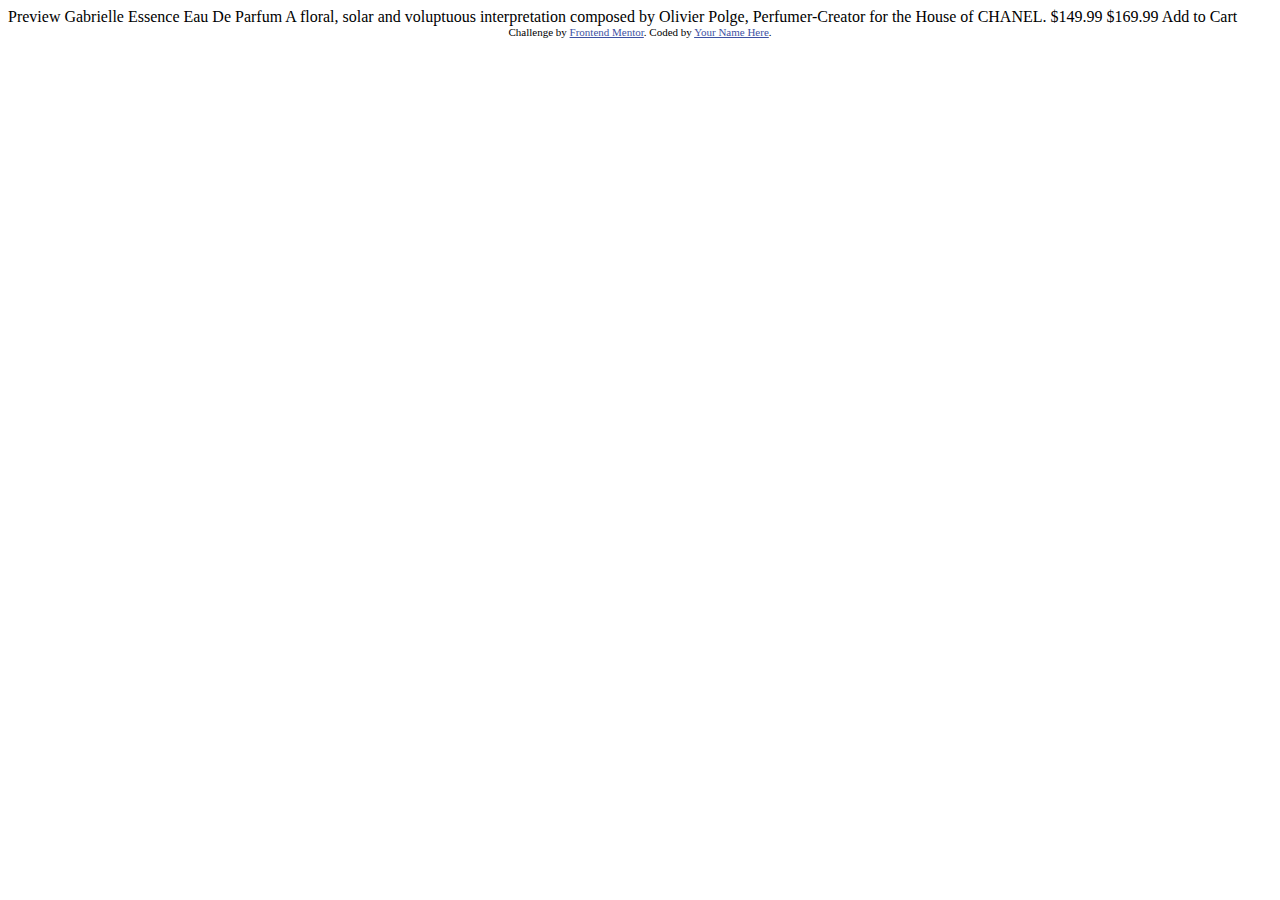
==== Card-Preview/index.html @ a0e12337 "inicio" ====
<!DOCTYPE html>
<html lang="en">
<head>
  <meta charset="UTF-8">
  <meta name="viewport" content="width=device-width, initial-scale=1.0"> <!-- displays site properly based on user's device -->

  <link rel="icon" type="image/png" sizes="32x32" href="./images/favicon-32x32.png">
  
  <title>Frontend Mentor | Product preview card component</title>

  <!-- Feel free to remove these styles or customise in your own stylesheet 👍 -->
  <style>
    .attribution { font-size: 11px; text-align: center; }
    .attribution a { color: hsl(228, 45%, 44%); }
  </style>
</head>
<body>

  Preview

  Gabrielle Essence Eau De Parfum

  A floral, solar and voluptuous interpretation composed by Olivier Polge, 
  Perfumer-Creator for the House of CHANEL.

  $149.99
  $169.99

  Add to Cart
  
  <div class="attribution">
    Challenge by <a href="https://www.frontendmentor.io?ref=challenge" target="_blank">Frontend Mentor</a>. 
    Coded by <a href="#">Your Name Here</a>.
  </div>
</body>
</html>
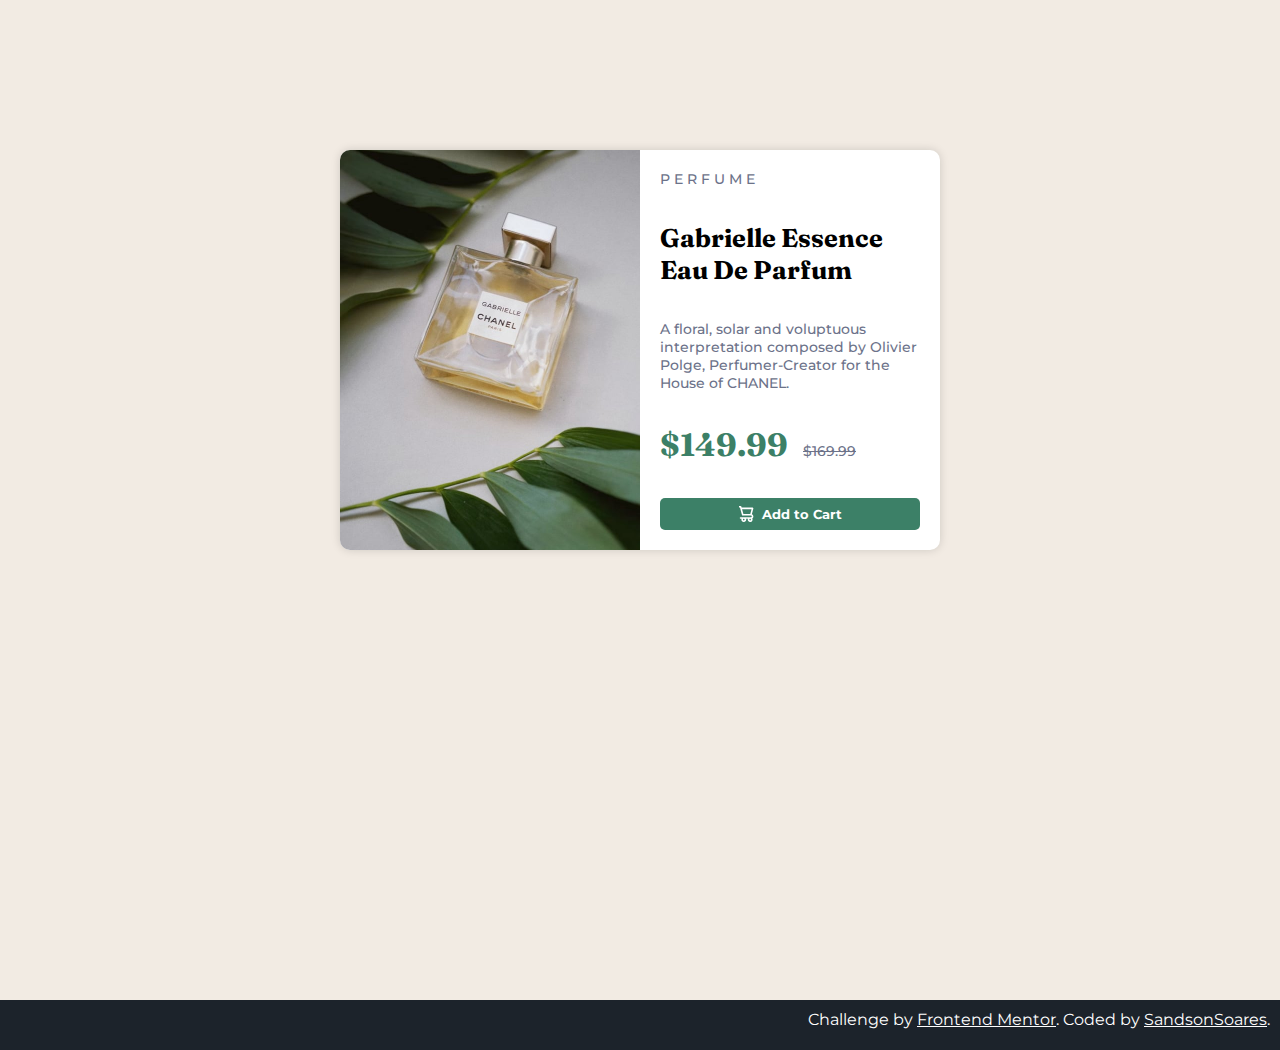
==== commit b7c39db9: "Desafio completo" ====
--- a/Card-Preview/index.html
+++ b/Card-Preview/index.html
@@ -1,36 +1,49 @@
 <!DOCTYPE html>
 <html lang="en">
+
 <head>
   <meta charset="UTF-8">
-  <meta name="viewport" content="width=device-width, initial-scale=1.0"> <!-- displays site properly based on user's device -->
+  <meta name="viewport" content="width=device-width, initial-scale=1.0">
+  <!-- displays site properly based on user's device -->
 
   <link rel="icon" type="image/png" sizes="32x32" href="./images/favicon-32x32.png">
-  
+
   <title>Frontend Mentor | Product preview card component</title>
+  <link rel="stylesheet" href="raiz.css">
+</head>
 
-  <!-- Feel free to remove these styles or customise in your own stylesheet 👍 -->
-  <style>
-    .attribution { font-size: 11px; text-align: center; }
-    .attribution a { color: hsl(228, 45%, 44%); }
-  </style>
-</head>
-<body>
+<body>  
+  <main class="panfleto">
+    <section id="left">
+      <!-- imagem de fundo -->
+    </section>
+    <section id="right">
+      <article class="descrition">
+        <p class="destaque corpo">perfume</p>
 
-  Preview
+        <h1 class="especial">Gabrielle Essence Eau De Parfum</h1>
 
-  Gabrielle Essence Eau De Parfum
+        <p class="corpo" id="legenda">A floral, solar and voluptuous interpretation composed by Olivier Polge, 
+          Perfumer-Creator for the House of CHANEL.</p>
 
-  A floral, solar and voluptuous interpretation composed by Olivier Polge, 
-  Perfumer-Creator for the House of CHANEL.
+        <div class="price">
+          <p class="especial" id="valor">$149.99</p><p class="corpo" id="riscado">$169.99</p>
+        </div>
 
-  $149.99
-  $169.99
+        <button>
+          <svg width="15" height="16" xmlns="http://www.w3.org/2000/svg"><path d="M14.383 10.388a2.397 2.397 0 0 0-1.518-2.222l1.494-5.593a.8.8 0 0 0-.144-.695.8.8 0 0 0-.631-.28H2.637L2.373.591A.8.8 0 0 0 1.598 0H0v1.598h.983l1.982 7.4a.8.8 0 0 0 .799.59h8.222a.8.8 0 0 1 0 1.599H1.598a.8.8 0 1 0 0 1.598h.943a2.397 2.397 0 1 0 4.507 0h1.885a2.397 2.397 0 1 0 4.331-.376 2.397 2.397 0 0 0 1.12-2.021ZM11.26 7.99H4.395L3.068 3.196h9.477L11.26 7.991Zm-6.465 6.392a.8.8 0 1 1 0-1.598.8.8 0 0 1 0 1.598Zm6.393 0a.8.8 0 1 1 0-1.598.8.8 0 0 1 0 1.598Z" fill="#FFF"/></svg> Add to Cart</button>
 
-  Add to Cart
-  
-  <div class="attribution">
-    Challenge by <a href="https://www.frontendmentor.io?ref=challenge" target="_blank">Frontend Mentor</a>. 
-    Coded by <a href="#">Your Name Here</a>.
-  </div>
+      </article>
+    </section>
+  </main>
+
+
+  <footer>
+    <div class="attribution">
+      Challenge by <a href="https://www.frontendmentor.io?ref=challenge" target="_blank">Frontend Mentor</a>.
+      Coded by <a href="https://sandsonsoares.github.io/PortfolioProject/" target="_blank">SandsonSoares</a>.
+    </div>
+  </footer>
 </body>
+
 </html>--- a/Card-Preview/raiz.css
+++ b/Card-Preview/raiz.css
@@ -0,0 +1,173 @@
+@import url('https://fonts.googleapis.com/css2?family=Fraunces:ital,opsz,wght@0,9..144,100;0,9..144,200;0,9..144,300;0,9..144,400;0,9..144,500;0,9..144,600;0,9..144,700;0,9..144,800;0,9..144,900;1,9..144,100;1,9..144,200;1,9..144,300;1,9..144,400;1,9..144,500;1,9..144,600;1,9..144,700;1,9..144,800;1,9..144,900&family=Montserrat:ital,wght@0,100;0,200;0,300;0,400;0,500;0,600;0,700;0,800;0,900;1,100;1,200;1,300;1,400;1,500;1,600;1,700;1,800;1,900&display=swap');
+
+* {
+    margin: 0;
+    padding: 0;
+    box-sizing: border-box;
+}
+
+:root {
+    /*Cores*/
+    --PrimariaCyan: hsl(158, 36%, 37%);
+    --PrimariaCream: hsl(30, 38%, 92%);
+
+    /*Neutras*/
+    --VeryDarkBlue: hsl(212, 21%, 14%);
+    --DarkGrayishBlue: hsl(228, 12%, 48%);
+    --White: hsl(0, 0%, 100%);
+
+    /*Fontes*/
+    --fonteCorpo: 'Montserrat', sans-serif;
+    --fonteEspecial: 'Fraunces', serif;
+}
+.corpo{
+    font-family: var(--fonteCorpo);
+    color: var(--DarkGrayishBlue);
+    font-size: 14px;
+    font-weight: 500;
+}
+.especial{
+    font-family: var(--fonteEspecial);
+    font-weight: 700;
+}
+body{
+    background-color: var(--PrimariaCream);
+    height: 100vh;
+    position: relative;
+}
+a{
+    text-decoration: none;
+    color: white;
+}
+
+/*------------------------------------------------*/
+main{
+    background-color: var(--White);
+    min-width: 375px;
+    max-width: 600px;
+    height: 400px;
+    margin: 150px auto;
+    border-radius: 10px;
+    box-shadow: 0 0 10px rgba(0, 0, 0, 0.149);
+    display: flex;
+    flex-direction: row;
+    flex-wrap: nowrap;
+    justify-content: center;
+}
+#left{
+    width: 50%;
+    height: 100%;
+    background-image: url(images/image-product-desktop.jpg);
+    background-position: center center;
+    background-size: 100%;
+    background-repeat: no-repeat;
+    border-top-left-radius: 10px;
+    border-bottom-left-radius: 10px;
+}
+
+#right{
+    width: 50%;
+    height: 100%;
+    
+}
+.descrition{
+    width: 100%;
+    height: 100%;
+    padding: 20px;
+    position: relative;
+    display: flex;
+    flex-direction: column;
+    flex-wrap: nowrap;
+    justify-content: space-between;
+}
+.destaque{
+    text-transform: uppercase;
+    letter-spacing: 4px;
+    font-size: .9em;
+
+}
+.descrition h1{
+    font-size: 1.6em;
+}
+
+.price p {
+    display: inline-block;
+}
+#riscado{
+    margin-left: 15px;
+    text-decoration: line-through;
+}
+#valor{
+    font-size: 2em;
+    color: var(--PrimariaCyan);
+}
+button{
+    width: 100%;
+    padding: 8px;
+    border-radius: 5px;
+    border: none;
+    background-color: var(--PrimariaCyan);
+    color: var(--White);
+    font-family: var(--fonteCorpo);
+    font-weight: 700;
+    display: flex;
+    flex-direction: row;
+    flex-wrap: nowrap;
+    justify-content: center;
+    align-items: center;
+    cursor: pointer;
+}
+svg{
+    margin-right: 8px;
+}
+button:active{
+    background-color: var(--VeryDarkBlue);
+}
+@media (max-width: 600px) {
+    main{
+        flex-direction: column;
+        flex-wrap: wrap;
+        min-width: auto;
+        width: 300px;
+        height: 480px;
+    }
+    #left{
+        background-image: url(images/image-product-mobile.jpg);
+        background-position: top center;
+        background-size: 100%;
+        background-repeat: no-repeat;
+        border-bottom-left-radius: 0px;
+        border-top-right-radius: 10px;
+        height: 40%;
+        width: 100%;
+    }
+    #right{
+        height: 60%;
+        width: 100%;
+    }
+    .descrition{
+        padding: 15px;
+    }
+    .descrition h1{
+        font-size: 1.4em;
+    }
+
+}
+
+footer{
+    position: absolute;
+    bottom: 0;
+    background-color: var(--VeryDarkBlue);
+    width: 100%;
+    text-align: right;
+    color: white;
+    height: 50px;
+    padding: 10px;
+    font-family: var(--fonteCorpo);
+}
+footer a {
+    text-decoration: underline;
+}
+footer a:hover {
+    color: var(--DarkGrayishBlue);
+}